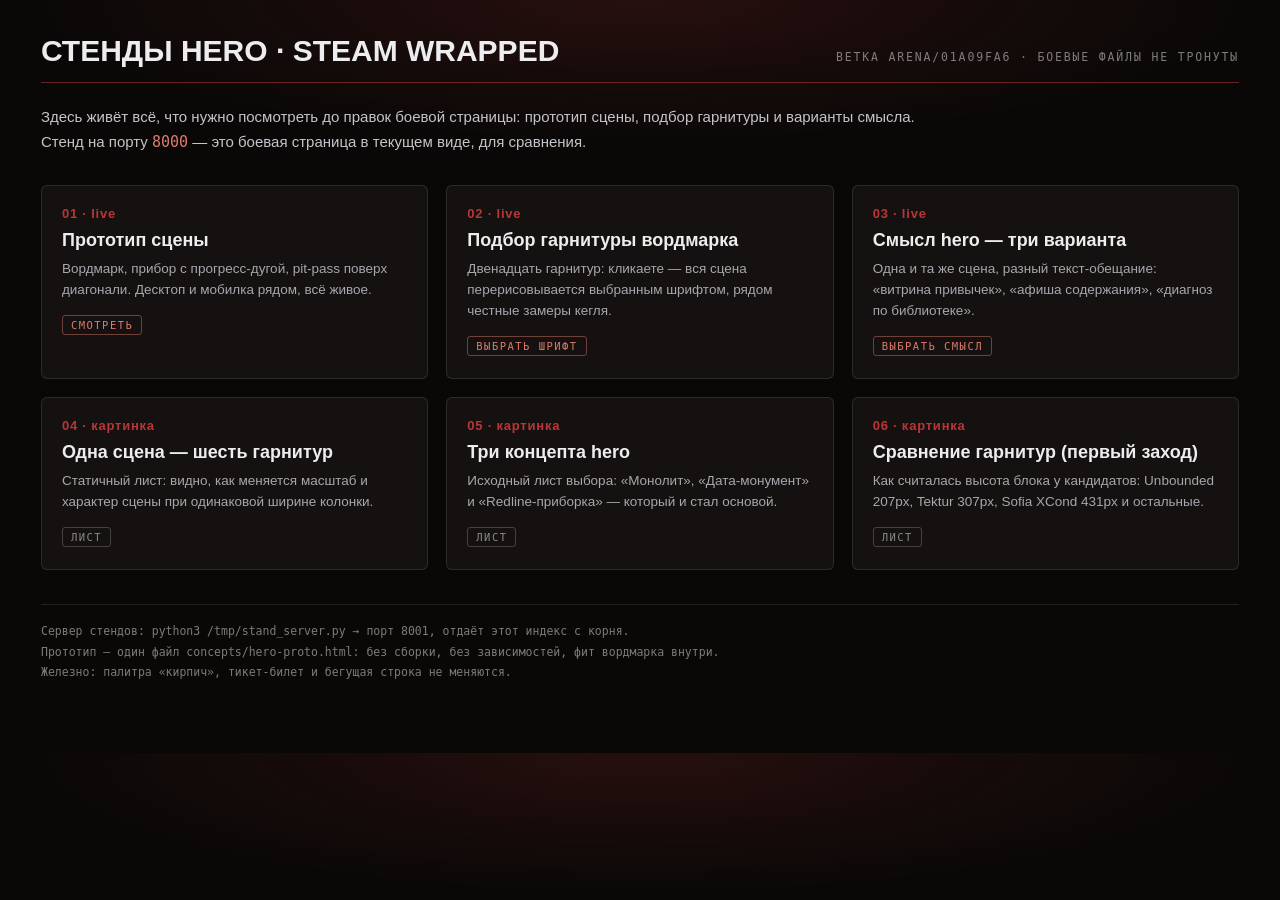
==== concepts/index.html @ dea55749 "concepts(hero): хаб стендов + живой подбор гарнитуры (12 шрифтов) + три варианта смысла hero - conce" ====
<!DOCTYPE html>
<html lang="ru">
<head>
<meta charset="utf-8">
<meta name="viewport" content="width=device-width, initial-scale=1">
<title>Стенды hero — Steam Wrapped</title>
<style>
@font-face { font-family: "U"; font-weight: 200 900; src: url("/assets/fonts/unbounded-latin-wght-normal.woff2") format("woff2-variations"); }
* { box-sizing: border-box; }
body {
  margin: 0; padding: 34px clamp(16px, 3.2vw, 52px) 70px;
  background: #0A0807; color: #EDEDEF; font-family: "Golos Text", "Segoe UI", Arial, sans-serif;
  background-image: radial-gradient(66% 26% at 50% 0%, rgba(186, 54, 54, 0.16), transparent 72%);
}
.top { display: flex; align-items: baseline; justify-content: space-between; gap: 18px; flex-wrap: wrap;
  border-bottom: 1px solid rgba(186, 54, 54, 0.55); padding-bottom: 14px; margin-bottom: 22px; }
.top b { font-family: "U", Arial, sans-serif; font-weight: 900; font-size: clamp(20px, 2.6vw, 30px); }
.top span { font-family: monospace; font-size: 11.5px; letter-spacing: 0.16em; text-transform: uppercase; color: rgba(237, 237, 239, 0.5); }
.note { max-width: 900px; margin: 0 0 30px; font-size: 15px; line-height: 1.65; color: #C4C4CA; }
.note code { font-family: monospace; color: #E07A6B; }
.grid { display: grid; grid-template-columns: repeat(auto-fill, minmax(295px, 1fr)); gap: 18px; }
.card { display: block; padding: 20px 20px 22px; text-decoration: none; color: inherit;
  background: #141110; border: 1px solid rgba(255, 241, 231, 0.11); border-radius: 6px;
  transition: border-color .2s, transform .2s, box-shadow .2s; }
.card:hover { border-color: rgba(224, 122, 107, 0.6); transform: translateY(-3px); box-shadow: 0 14px 34px rgba(0, 0, 0, 0.5); }
.card .num { font-family: "U", Arial, sans-serif; font-weight: 900; font-size: 13px; color: #BA3636; letter-spacing: 0.06em; }
.card h2 { margin: 8px 0 8px; font-size: 18px; font-weight: 700; line-height: 1.25; }
.card p { margin: 0; font-size: 13.5px; line-height: 1.55; color: #A7A7AD; }
.card .tag { display: inline-block; margin-top: 14px; font-family: monospace; font-size: 10.5px; letter-spacing: 0.14em;
  text-transform: uppercase; color: #E07A6B; border: 1px solid rgba(224, 122, 107, 0.45); border-radius: 3px; padding: 3px 8px; }
.card .tag--img { color: rgba(237, 237, 239, 0.55); border-color: rgba(237, 237, 239, 0.22); }
.foot { margin-top: 34px; border-top: 1px solid rgba(255, 241, 231, 0.10); padding-top: 16px;
  font-family: monospace; font-size: 11.5px; line-height: 1.8; color: rgba(237, 237, 239, 0.5); }
.foot a { color: #E07A6B; text-decoration: none; }
</style>
</head>
<body>
<div class="top"><b>СТЕНДЫ HERO · STEAM WRAPPED</b><span>ветка arena/01a09fa6 · боевые файлы не тронуты</span></div>
<p class="note">
  Здесь живёт всё, что нужно посмотреть до правок боевой страницы: прототип сцены, подбор гарнитуры и варианты смысла.
  Стенд на порту <code>8000</code> — это боевая страница в текущем виде, для сравнения.
</p>

<div class="grid">
  <a class="card" href="/concepts/stand.html">
    <div class="num">01 · live</div>
    <h2>Прототип сцены</h2>
    <p>Вордмарк, прибор с прогресс-дугой, pit-pass поверх диагонали. Десктоп и мобилка рядом, всё живое.</p>
    <span class="tag">смотреть</span>
  </a>
  <a class="card" href="/concepts/font-switch.html">
    <div class="num">02 · live</div>
    <h2>Подбор гарнитуры вордмарка</h2>
    <p>Двенадцать гарнитур: кликаете — вся сцена перерисовывается выбранным шрифтом, рядом честные замеры кегля.</p>
    <span class="tag">выбрать шрифт</span>
  </a>
  <a class="card" href="/concepts/copy-variants.html">
    <div class="num">03 · live</div>
    <h2>Смысл hero — три варианта</h2>
    <p>Одна и та же сцена, разный текст-обещание: «витрина привычек», «афиша содержания», «диагноз по библиотеке».</p>
    <span class="tag">выбрать смысл</span>
  </a>
  <a class="card" href="/concepts/font-strip.html">
    <div class="num">04 · картинка</div>
    <h2>Одна сцена — шесть гарнитур</h2>
    <p>Статичный лист: видно, как меняется масштаб и характер сцены при одинаковой ширине колонки.</p>
    <span class="tag tag--img">лист</span>
  </a>
  <a class="card" href="/concepts/hero-concepts.jpg">
    <div class="num">05 · картинка</div>
    <h2>Три концепта hero</h2>
    <p>Исходный лист выбора: «Монолит», «Дата-монумент» и «Redline-приборка» — который и стал основой.</p>
    <span class="tag tag--img">лист</span>
  </a>
  <a class="card" href="/concepts/font-compare-finalists.png">
    <div class="num">06 · картинка</div>
    <h2>Сравнение гарнитур (первый заход)</h2>
    <p>Как считалась высота блока у кандидатов: Unbounded 207px, Tektur 307px, Sofia XCond 431px и остальные.</p>
    <span class="tag tag--img">лист</span>
  </a>
</div>

<div class="foot">
  Сервер стендов: <code>python3 /tmp/stand_server.py</code> → порт 8001, отдаёт этот индекс с корня.<br>
  Прототип — один файл <code>concepts/hero-proto.html</code>: без сборки, без зависимостей, фит вордмарка внутри.<br>
  Железно: палитра «кирпич», тикет-билет и бегущая строка не меняются.
</div>
</body>
</html>
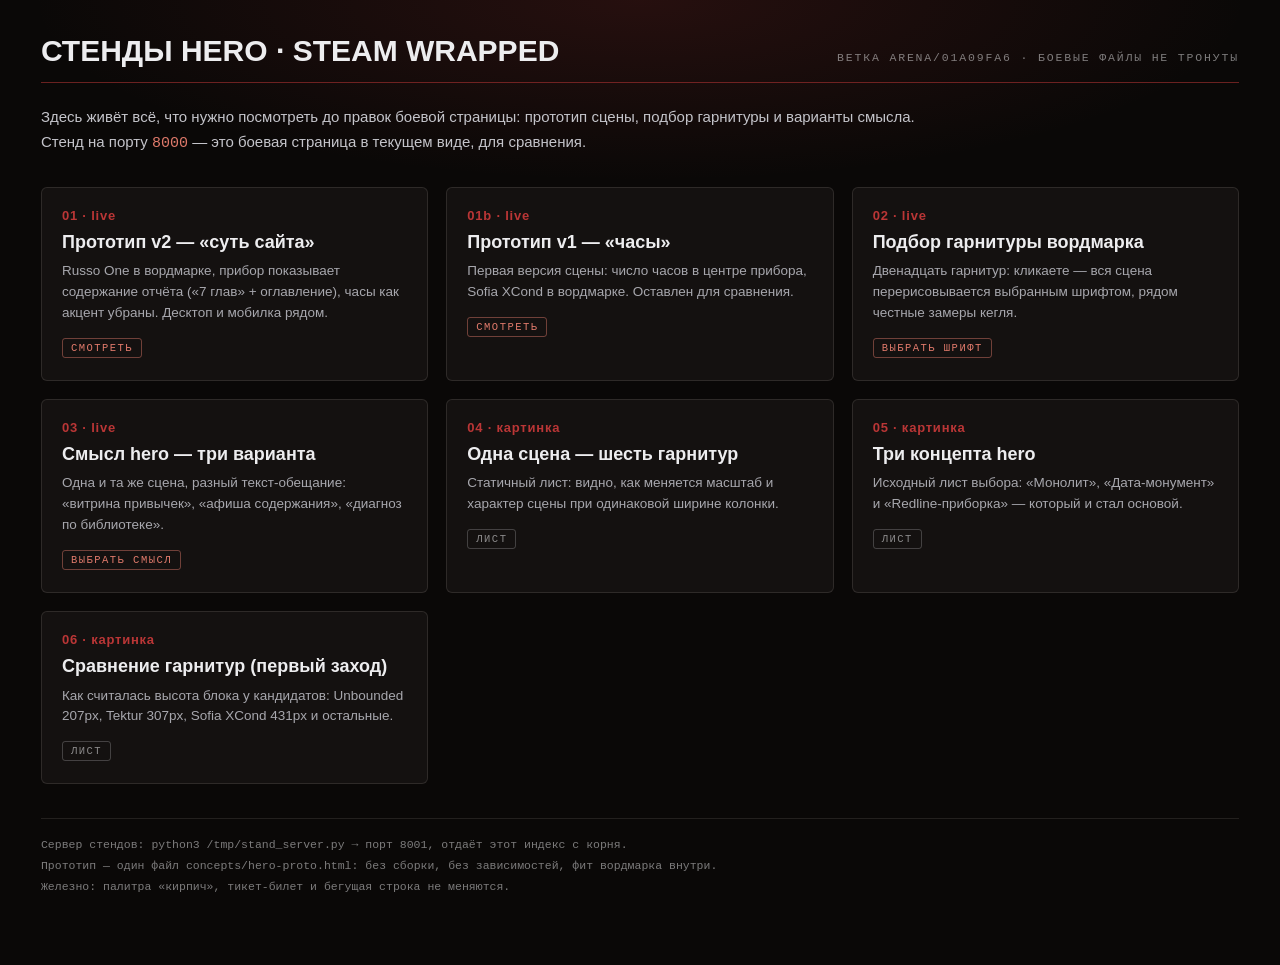
==== commit 7f6b4937: "proto(hero): v2 «суть сайта» — Russo One, прибор показывает содержание отчёта - вордмарк на Russo On" ====
--- a/concepts/index.html
+++ b/concepts/index.html
@@ -3,7 +3,7 @@
 <head>
 <meta charset="utf-8">
 <meta name="viewport" content="width=device-width, initial-scale=1">
-<title>Стенды hero — Steam Wrapped</title>
+<title>Стенды hero v2 — Steam Wrapped</title>
 <style>
 @font-face { font-family: "U"; font-weight: 200 900; src: url("/assets/fonts/unbounded-latin-wght-normal.woff2") format("woff2-variations"); }
 * { box-sizing: border-box; }
@@ -44,8 +44,14 @@
 <div class="grid">
   <a class="card" href="/concepts/stand.html">
     <div class="num">01 · live</div>
-    <h2>Прототип сцены</h2>
-    <p>Вордмарк, прибор с прогресс-дугой, pit-pass поверх диагонали. Десктоп и мобилка рядом, всё живое.</p>
+    <h2>Прототип v2 — «суть сайта»</h2>
+    <p>Russo One в вордмарке, прибор показывает содержание отчёта («7 глав» + оглавление), часы как акцент убраны. Десктоп и мобилка рядом.</p>
+    <span class="tag">смотреть</span>
+  </a>
+  <a class="card" href="/concepts/hero-proto.html">
+    <div class="num">01b · live</div>
+    <h2>Прототип v1 — «часы»</h2>
+    <p>Первая версия сцены: число часов в центре прибора, Sofia XCond в вордмарке. Оставлен для сравнения.</p>
     <span class="tag">смотреть</span>
   </a>
   <a class="card" href="/concepts/font-switch.html">
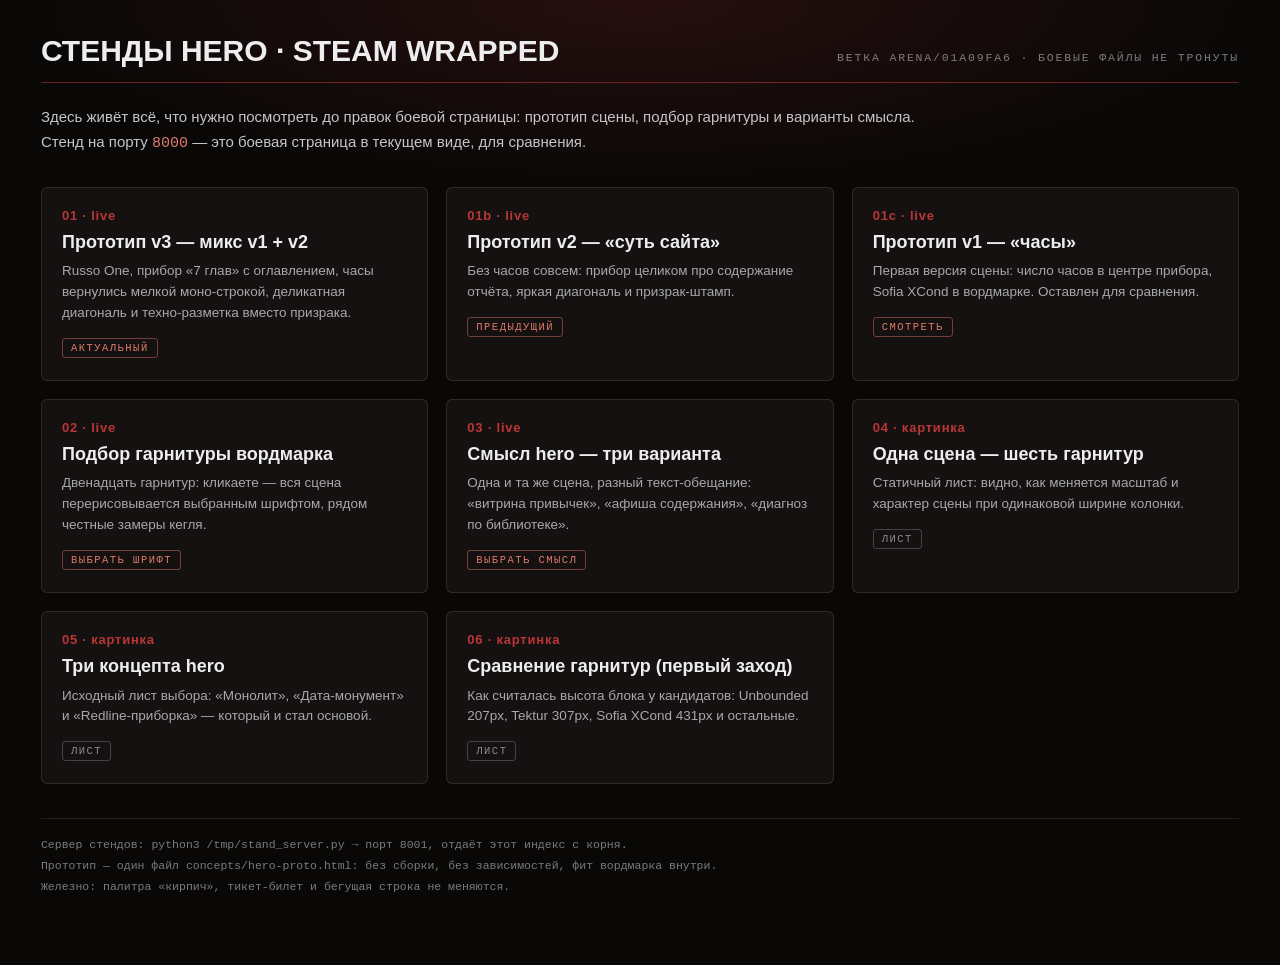
==== commit 2e342fc0: "proto(hero): v3 — микс v1+v2 (Russo One, прибор «7 глав» + часы деталью, деликатная диагональ, разме" ====
--- a/concepts/index.html
+++ b/concepts/index.html
@@ -42,14 +42,20 @@
 </p>
 
 <div class="grid">
-  <a class="card" href="/concepts/stand.html">
+  <a class="card" href="/concepts/hero-proto-v3.html">
     <div class="num">01 · live</div>
+    <h2>Прототип v3 — микс v1 + v2</h2>
+    <p>Russo One, прибор «7 глав» с оглавлением, часы вернулись мелкой моно-строкой, деликатная диагональ и техно-разметка вместо призрака.</p>
+    <span class="tag">актуальный</span>
+  </a>
+  <a class="card" href="/concepts/hero-proto-v2.html">
+    <div class="num">01b · live</div>
     <h2>Прототип v2 — «суть сайта»</h2>
-    <p>Russo One в вордмарке, прибор показывает содержание отчёта («7 глав» + оглавление), часы как акцент убраны. Десктоп и мобилка рядом.</p>
-    <span class="tag">смотреть</span>
+    <p>Без часов совсем: прибор целиком про содержание отчёта, яркая диагональ и призрак-штамп.</p>
+    <span class="tag">предыдущий</span>
   </a>
   <a class="card" href="/concepts/hero-proto.html">
-    <div class="num">01b · live</div>
+    <div class="num">01c · live</div>
     <h2>Прототип v1 — «часы»</h2>
     <p>Первая версия сцены: число часов в центре прибора, Sofia XCond в вордмарке. Оставлен для сравнения.</p>
     <span class="tag">смотреть</span>
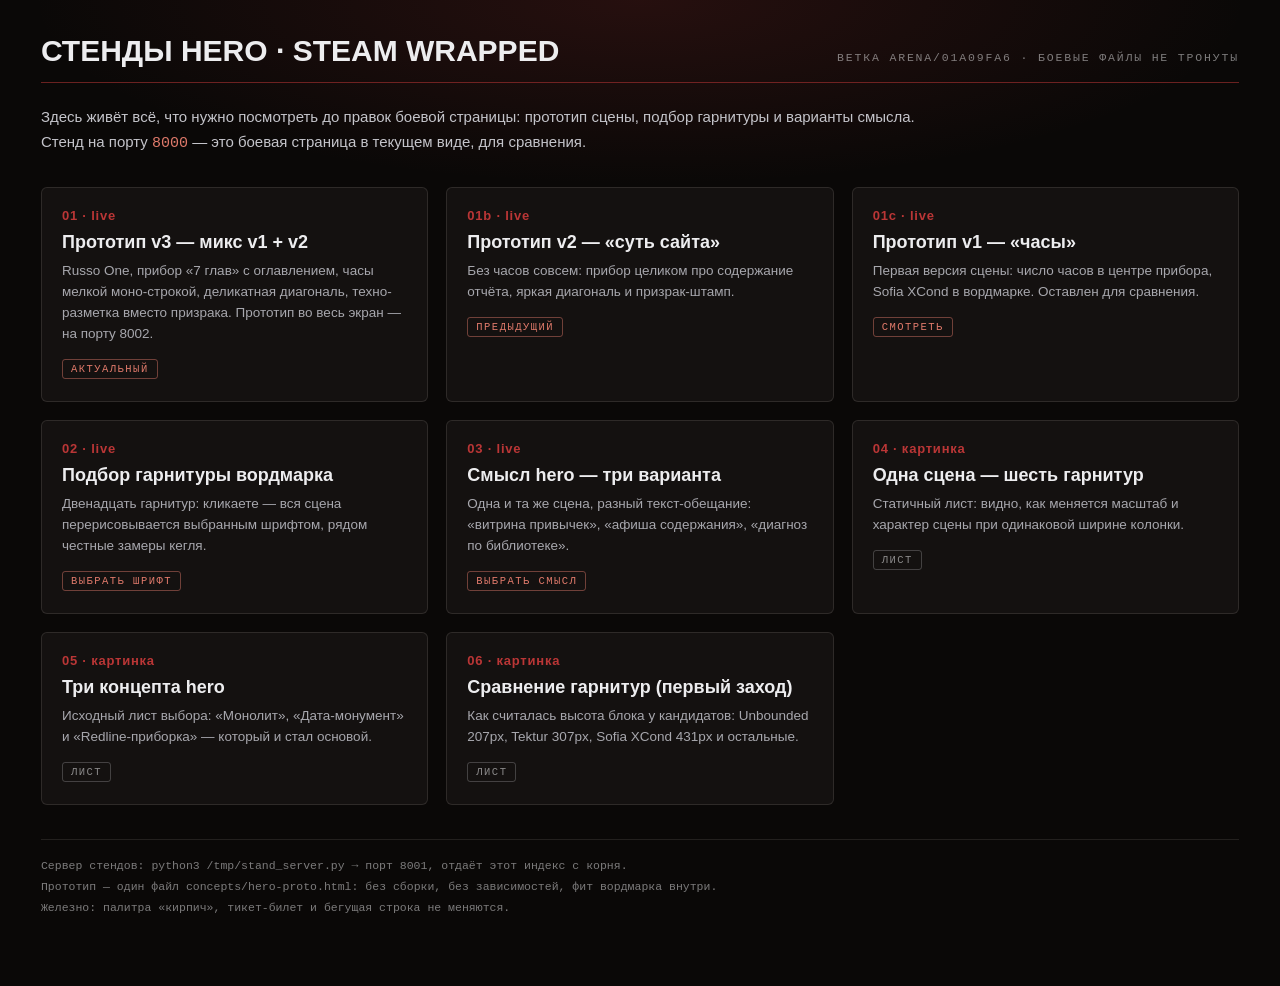
==== commit 36ac2112: "fix(concepts): v3 грузился системным фолбэком — те же относительные пути к шрифтам Файл concepts/her" ====
--- a/concepts/index.html
+++ b/concepts/index.html
@@ -45,7 +45,7 @@
   <a class="card" href="/concepts/hero-proto-v3.html">
     <div class="num">01 · live</div>
     <h2>Прототип v3 — микс v1 + v2</h2>
-    <p>Russo One, прибор «7 глав» с оглавлением, часы вернулись мелкой моно-строкой, деликатная диагональ и техно-разметка вместо призрака.</p>
+    <p>Russo One, прибор «7 глав» с оглавлением, часы мелкой моно-строкой, деликатная диагональ, техно-разметка вместо призрака. Прототип во весь экран — на порту 8002.</p>
     <span class="tag">актуальный</span>
   </a>
   <a class="card" href="/concepts/hero-proto-v2.html">
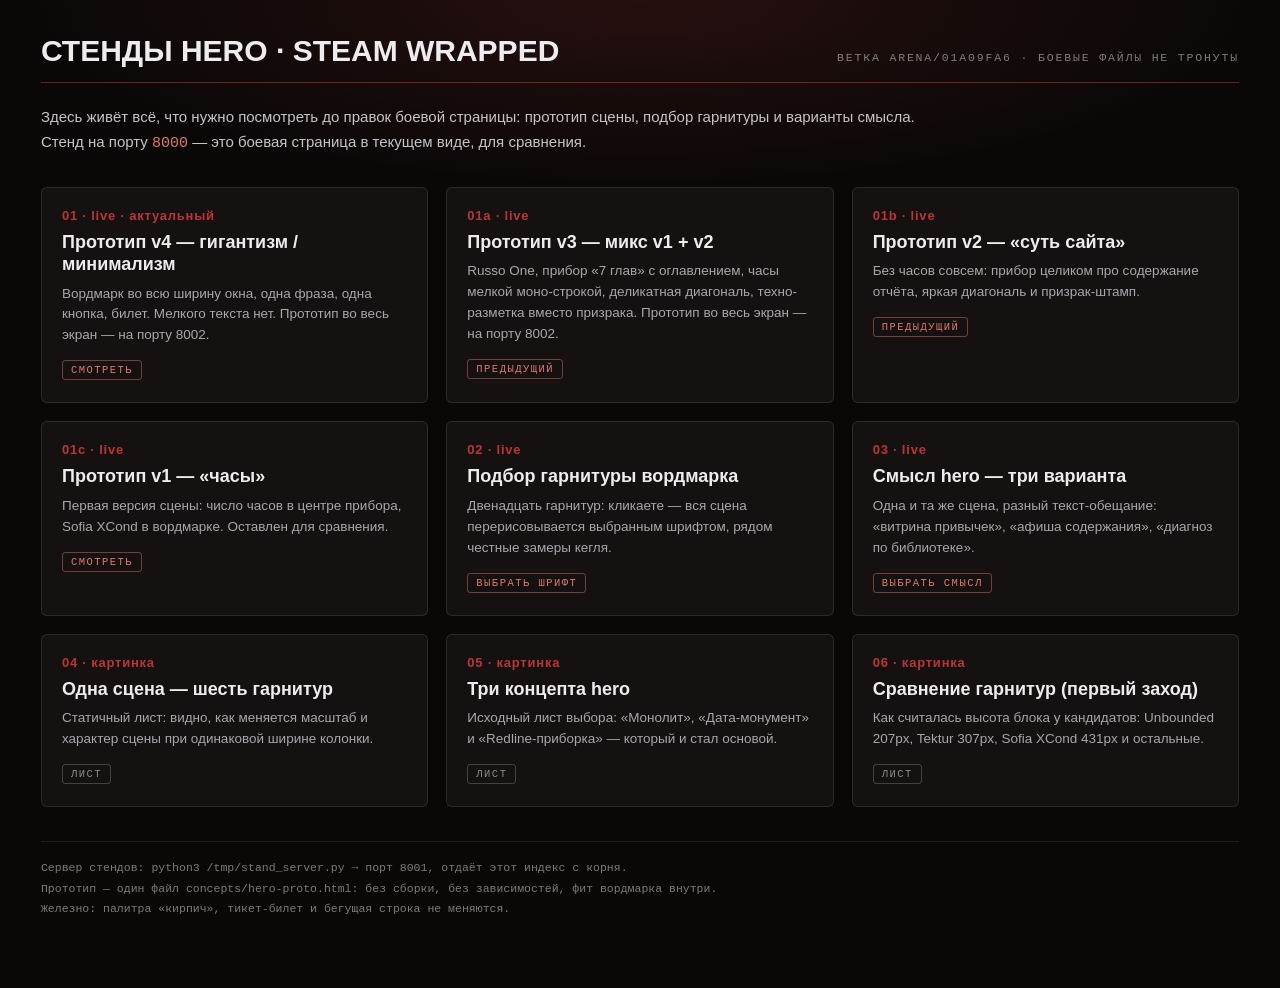
==== commit 1acf06ab: "proto(hero): v4 — гигантизм и минимализм По замечанию: слишком много мелкого текста. В v4 убрано всё" ====
--- a/concepts/index.html
+++ b/concepts/index.html
@@ -3,7 +3,7 @@
 <head>
 <meta charset="utf-8">
 <meta name="viewport" content="width=device-width, initial-scale=1">
-<title>Стенды hero v2 — Steam Wrapped</title>
+<title>Стенды hero — Steam Wrapped</title>
 <style>
 @font-face { font-family: "U"; font-weight: 200 900; src: url("/assets/fonts/unbounded-latin-wght-normal.woff2") format("woff2-variations"); }
 * { box-sizing: border-box; }
@@ -42,11 +42,17 @@
 </p>
 
 <div class="grid">
+  <a class="card" href="/concepts/hero-proto-v4.html">
+    <div class="num">01 · live · актуальный</div>
+    <h2>Прототип v4 — гигантизм / минимализм</h2>
+    <p>Вордмарк во всю ширину окна, одна фраза, одна кнопка, билет. Мелкого текста нет. Прототип во весь экран — на порту 8002.</p>
+    <span class="tag">смотреть</span>
+  </a>
   <a class="card" href="/concepts/hero-proto-v3.html">
-    <div class="num">01 · live</div>
+    <div class="num">01a · live</div>
     <h2>Прототип v3 — микс v1 + v2</h2>
     <p>Russo One, прибор «7 глав» с оглавлением, часы мелкой моно-строкой, деликатная диагональ, техно-разметка вместо призрака. Прототип во весь экран — на порту 8002.</p>
-    <span class="tag">актуальный</span>
+    <span class="tag">предыдущий</span>
   </a>
   <a class="card" href="/concepts/hero-proto-v2.html">
     <div class="num">01b · live</div>
